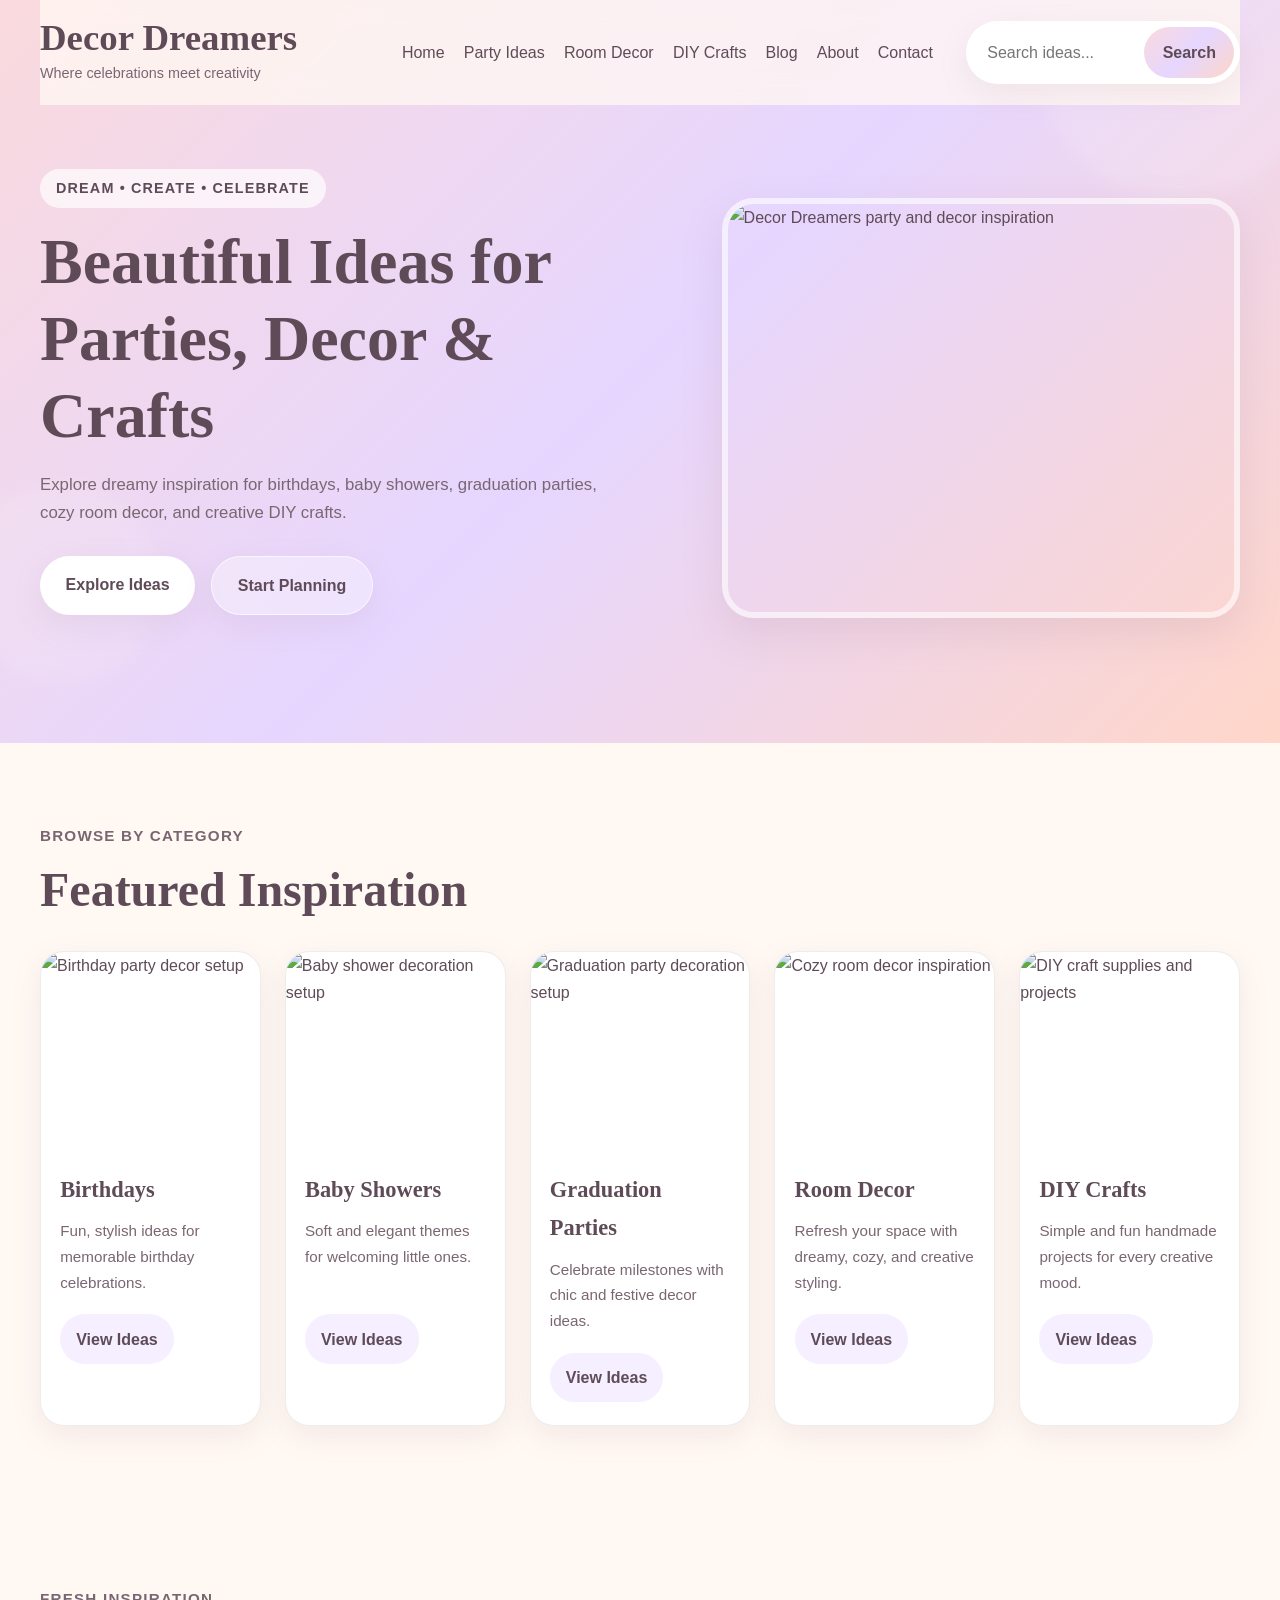
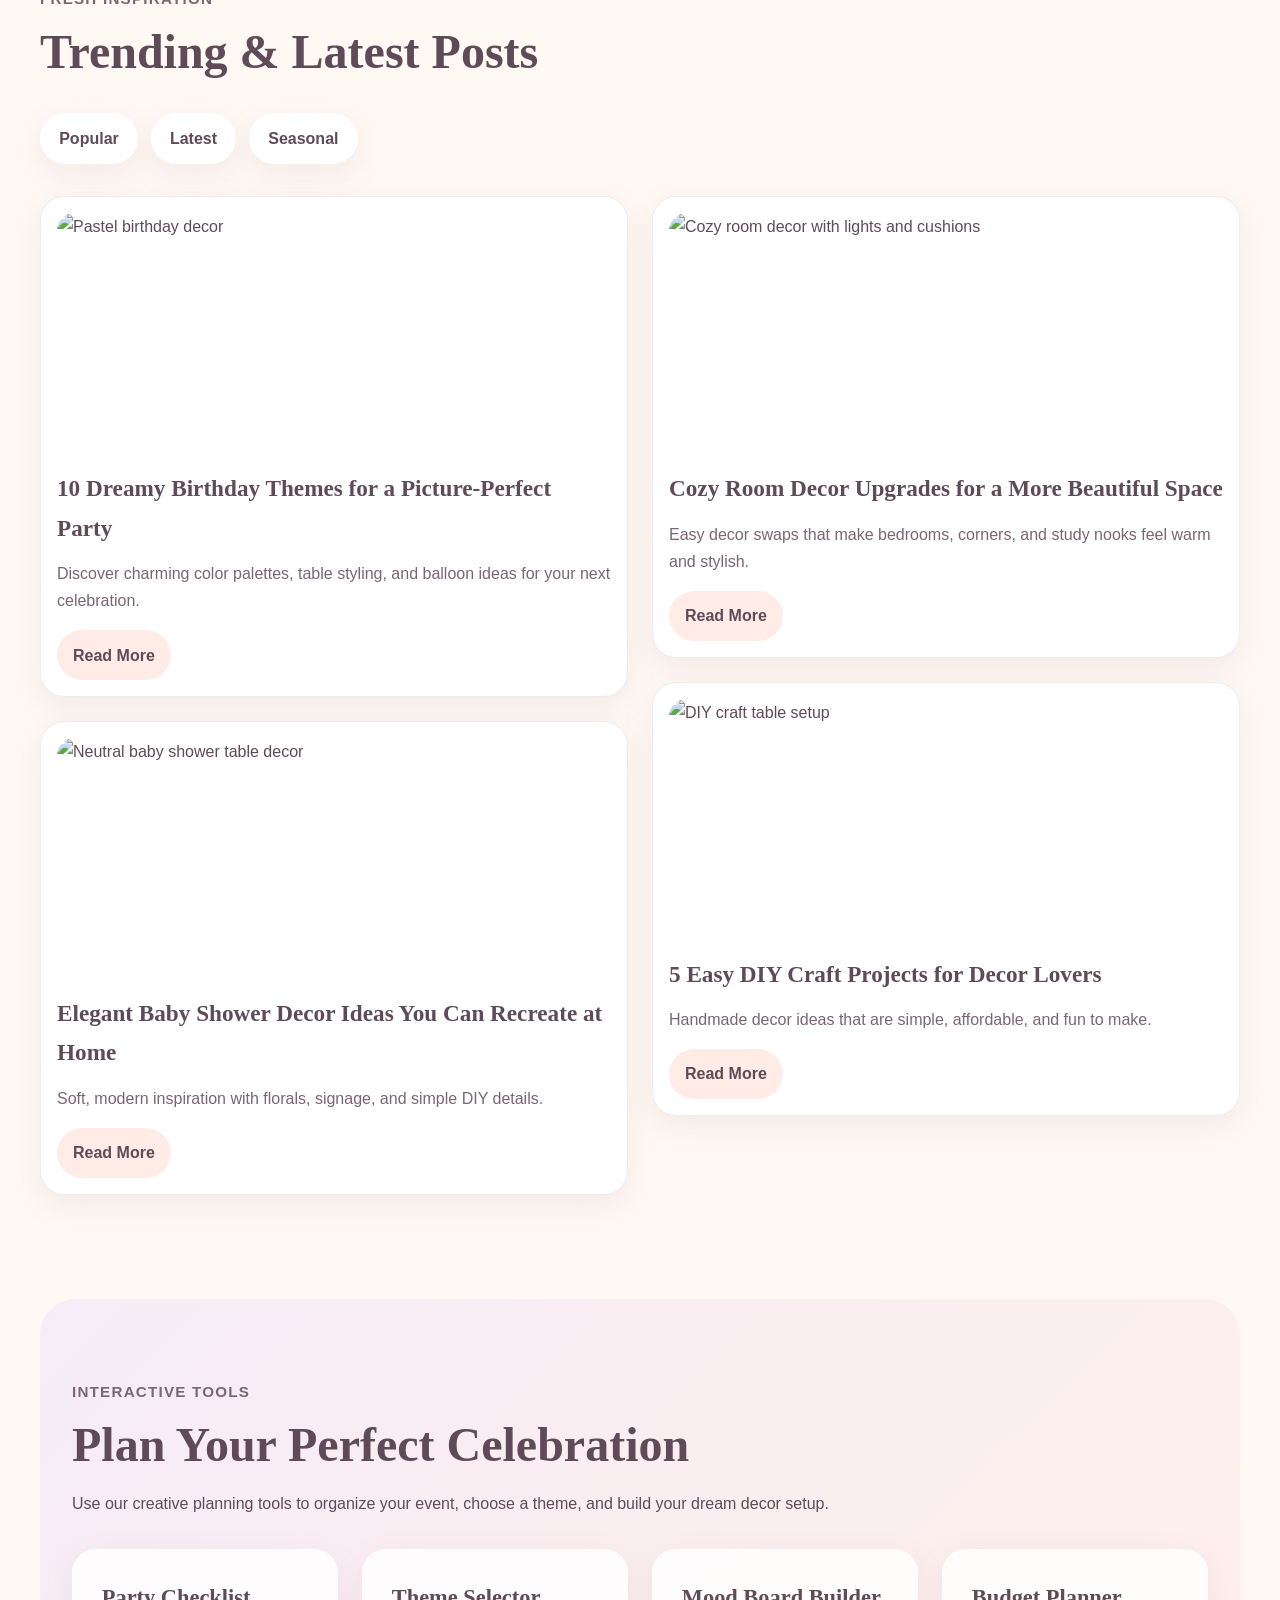
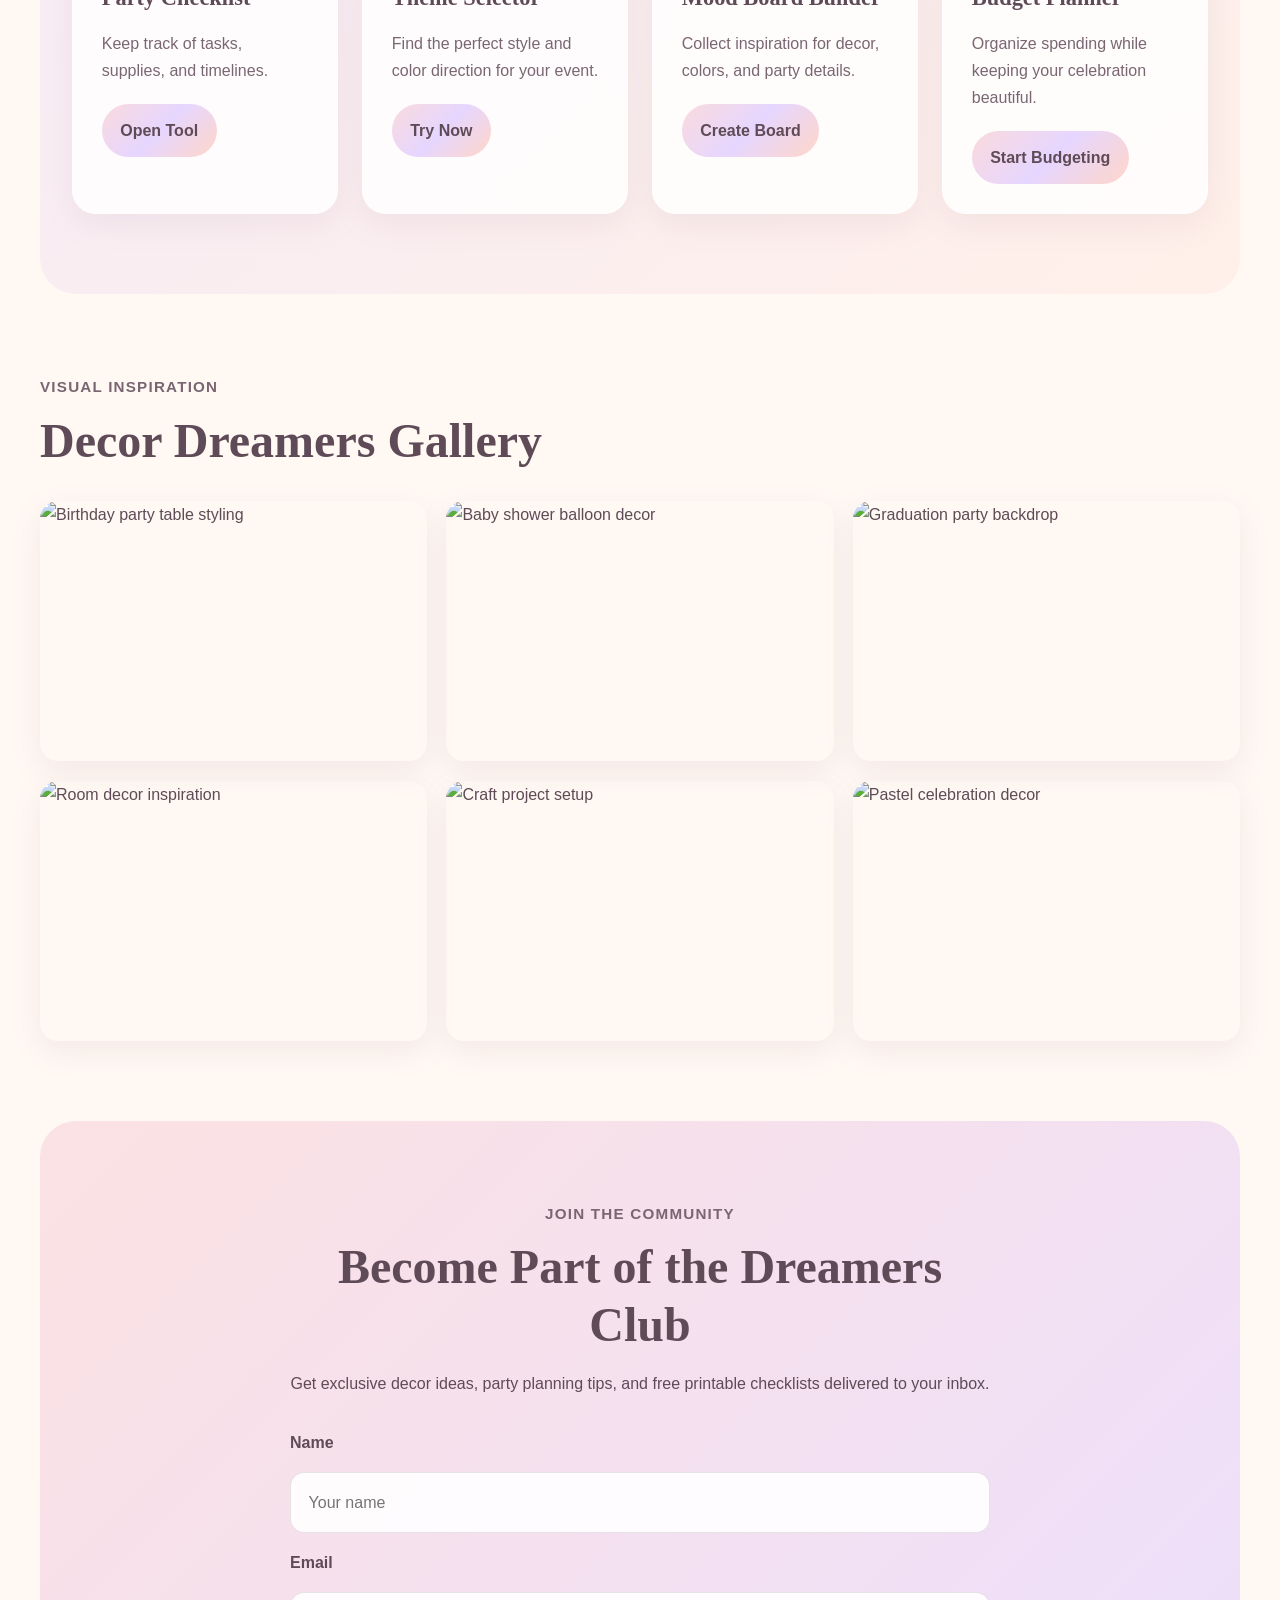
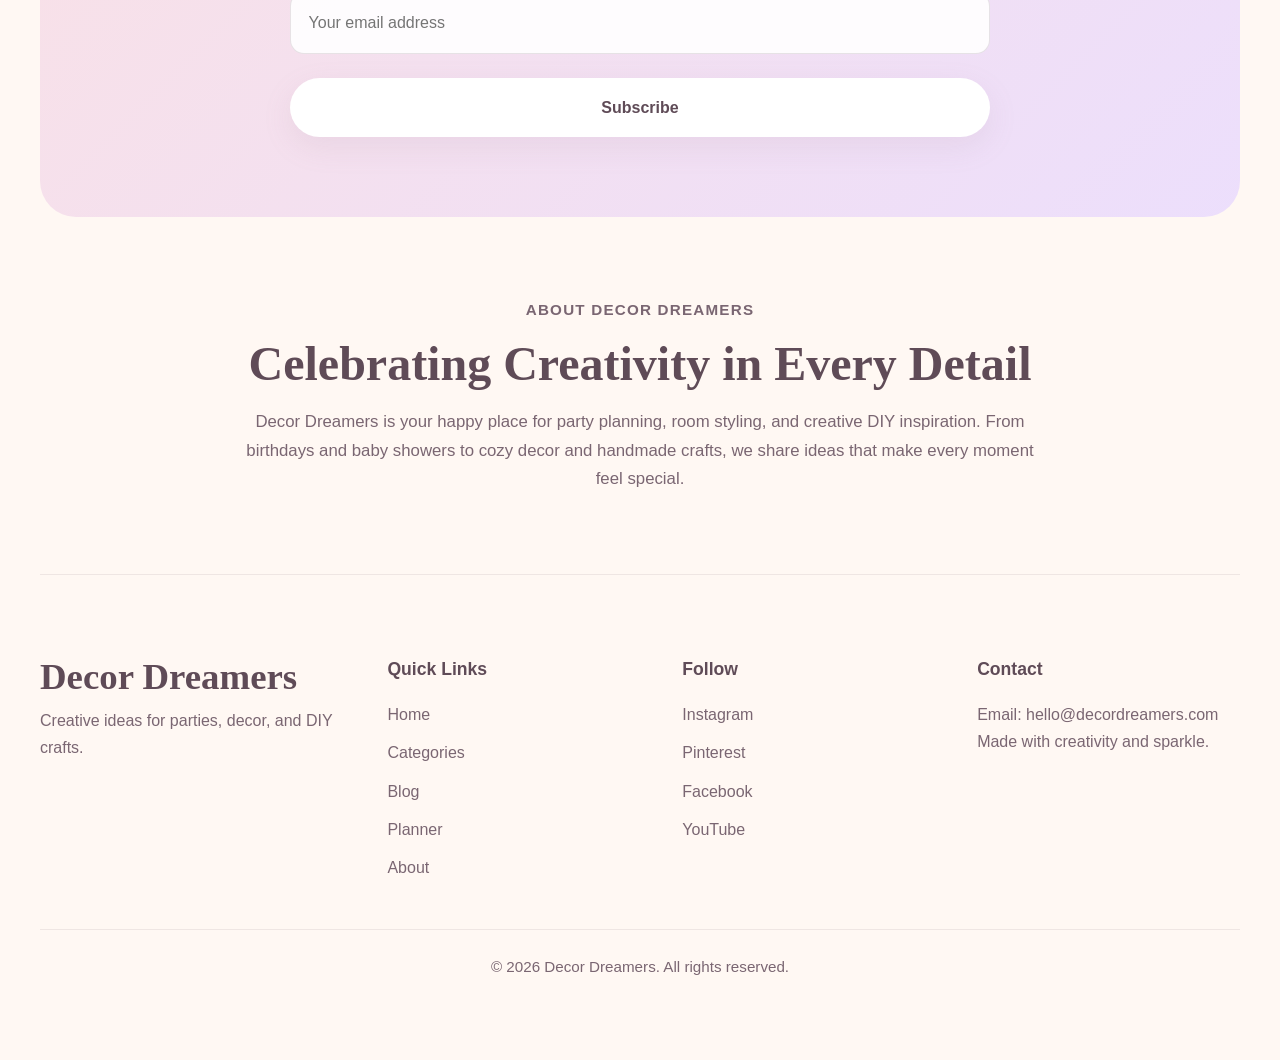
==== index.html @ 2fe0718a "Update index.html" ====
<!DOCTYPE html>
<html lang="en">
<head>
  <meta charset="UTF-8" />
  <meta name="viewport" content="width=device-width, initial-scale=1.0" />
  <title>Decor Dreamers</title>
  <link rel="stylesheet" href="main.css">
</head>
<body>
  <header>
    <nav>
      <div>
        <h1>Decor Dreamers</h1>
        <p>Where celebrations meet creativity</p>
      </div>

      <ul>
        <li><a href="#home">Home</a></li>
        <li><a href="#party-ideas">Party Ideas</a></li>
        <li><a href="#room-decor">Room Decor</a></li>
        <li><a href="#diy-crafts">DIY Crafts</a></li>
        <li><a href="#blog">Blog</a></li>
        <li><a href="#about">About</a></li>
        <li><a href="#contact">Contact</a></li>
      </ul>

      <form>
        <input type="search" placeholder="Search ideas..." aria-label="Search ideas" />
        <button type="submit">Search</button>
      </form>
    </nav>

    <section id="home">
      <div>
        <p>Dream • Create • Celebrate</p>
        <h2>Beautiful Ideas for Parties, Decor & Crafts</h2>
        <p>
          Explore dreamy inspiration for birthdays, baby showers, graduation
          parties, cozy room decor, and creative DIY crafts.
        </p>
        <div>
          <a href="#featured-categories">Explore Ideas</a>
          <a href="#planner">Start Planning</a>
        </div>
      </div>

      <div>
        <img src="images/hero-decor.jpg" alt="Decor Dreamers party and decor inspiration" />
      </div>
    </section>
  </header>

  <main>
    <section id="featured-categories">
      <div>
        <p>Browse by Category</p>
        <h2>Featured Inspiration</h2>
      </div>

      <div>
        <article>
          <img src="images/birthday-party.jpg" alt="Birthday party decor setup" />
          <h3>Birthdays</h3>
          <p>Fun, stylish ideas for memorable birthday celebrations.</p>
          <a href="#party-ideas">View Ideas</a>
        </article>

        <article>
          <img src="images/baby-shower.jpg" alt="Baby shower decoration setup" />
          <h3>Baby Showers</h3>
          <p>Soft and elegant themes for welcoming little ones.</p>
          <a href="#party-ideas">View Ideas</a>
        </article>

        <article>
          <img src="images/graduation-party.jpg" alt="Graduation party decoration setup" />
          <h3>Graduation Parties</h3>
          <p>Celebrate milestones with chic and festive decor ideas.</p>
          <a href="#party-ideas">View Ideas</a>
        </article>

        <article>
          <img src="images/room-decor.jpg" alt="Cozy room decor inspiration" />
          <h3>Room Decor</h3>
          <p>Refresh your space with dreamy, cozy, and creative styling.</p>
          <a href="#room-decor">View Ideas</a>
        </article>

        <article>
          <img src="images/diy-crafts.jpg" alt="DIY craft supplies and projects" />
          <h3>DIY Crafts</h3>
          <p>Simple and fun handmade projects for every creative mood.</p>
          <a href="#diy-crafts">View Ideas</a>
        </article>
      </div>
    </section>

    <section id="blog">
      <div>
        <p>Fresh Inspiration</p>
        <h2>Trending & Latest Posts</h2>
      </div>

      <div>
        <button type="button">Popular</button>
        <button type="button">Latest</button>
        <button type="button">Seasonal</button>
      </div>

      <div>
        <article>
          <img src="images/post-1.jpg" alt="Pastel birthday decor" />
          <h3>10 Dreamy Birthday Themes for a Picture-Perfect Party</h3>
          <p>
            Discover charming color palettes, table styling, and balloon ideas
            for your next celebration.
          </p>
          <a href="#">Read More</a>
        </article>

        <article>
          <img src="images/post-2.jpg" alt="Neutral baby shower table decor" />
          <h3>Elegant Baby Shower Decor Ideas You Can Recreate at Home</h3>
          <p>
            Soft, modern inspiration with florals, signage, and simple DIY
            details.
          </p>
          <a href="#">Read More</a>
        </article>

        <article>
          <img src="images/post-3.jpg" alt="Cozy room decor with lights and cushions" />
          <h3>Cozy Room Decor Upgrades for a More Beautiful Space</h3>
          <p>
            Easy decor swaps that make bedrooms, corners, and study nooks feel
            warm and stylish.
          </p>
          <a href="#">Read More</a>
        </article>

        <article>
          <img src="images/post-4.jpg" alt="DIY craft table setup" />
          <h3>5 Easy DIY Craft Projects for Decor Lovers</h3>
          <p>
            Handmade decor ideas that are simple, affordable, and fun to make.
          </p>
          <a href="#">Read More</a>
        </article>
      </div>
    </section>

    <section id="planner">
      <div>
        <p>Interactive Tools</p>
        <h2>Plan Your Perfect Celebration</h2>
        <p>
          Use our creative planning tools to organize your event, choose a
          theme, and build your dream decor setup.
        </p>
      </div>

      <div>
        <article>
          <h3>Party Checklist</h3>
          <p>Keep track of tasks, supplies, and timelines.</p>
          <a href="#">Open Tool</a>
        </article>

        <article>
          <h3>Theme Selector</h3>
          <p>Find the perfect style and color direction for your event.</p>
          <a href="#">Try Now</a>
        </article>

        <article>
          <h3>Mood Board Builder</h3>
          <p>Collect inspiration for decor, colors, and party details.</p>
          <a href="#">Create Board</a>
        </article>

        <article>
          <h3>Budget Planner</h3>
          <p>Organize spending while keeping your celebration beautiful.</p>
          <a href="#">Start Budgeting</a>
        </article>
      </div>
    </section>

    <section id="gallery">
      <div>
        <p>Visual Inspiration</p>
        <h2>Decor Dreamers Gallery</h2>
      </div>

      <div>
        <img src="images/gallery-1.jpg" alt="Birthday party table styling" />
        <img src="images/gallery-2.jpg" alt="Baby shower balloon decor" />
        <img src="images/gallery-3.jpg" alt="Graduation party backdrop" />
        <img src="images/gallery-4.jpg" alt="Room decor inspiration" />
        <img src="images/gallery-5.jpg" alt="Craft project setup" />
        <img src="images/gallery-6.jpg" alt="Pastel celebration decor" />
      </div>
    </section>

    <section id="newsletter">
      <div>
        <p>Join the Community</p>
        <h2>Become Part of the Dreamers Club</h2>
        <p>
          Get exclusive decor ideas, party planning tips, and free printable
          checklists delivered to your inbox.
        </p>

        <form>
          <label for="name">Name</label>
          <input type="text" id="name" name="name" placeholder="Your name" />

          <label for="email">Email</label>
          <input type="email" id="email" name="email" placeholder="Your email address" />

          <button type="submit">Subscribe</button>
        </form>
      </div>
    </section>

    <section id="about">
      <div>
        <p>About Decor Dreamers</p>
        <h2>Celebrating Creativity in Every Detail</h2>
        <p>
          Decor Dreamers is your happy place for party planning, room styling,
          and creative DIY inspiration. From birthdays and baby showers to cozy
          decor and handmade crafts, we share ideas that make every moment feel
          special.
        </p>
      </div>
    </section>
  </main>

  <footer id="contact">
    <div>
      <h2>Decor Dreamers</h2>
      <p>Creative ideas for parties, decor, and DIY crafts.</p>
    </div>

    <div>
      <h3>Quick Links</h3>
      <ul>
        <li><a href="#home">Home</a></li>
        <li><a href="#featured-categories">Categories</a></li>
        <li><a href="#blog">Blog</a></li>
        <li><a href="#planner">Planner</a></li>
        <li><a href="#about">About</a></li>
      </ul>
    </div>

    <div>
      <h3>Follow</h3>
      <ul>
        <li><a href="#">Instagram</a></li>
        <li><a href="#">Pinterest</a></li>
        <li><a href="#">Facebook</a></li>
        <li><a href="#">YouTube</a></li>
      </ul>
    </div>

    <div>
      <h3>Contact</h3>
      <p>Email: hello@decordreamers.com</p>
      <p>Made with creativity and sparkle.</p>
    </div>

    <p>&copy; 2026 Decor Dreamers. All rights reserved.</p>
  </footer>
</body>
</html>
---- main.css ----
/* =========================
   Decor Dreamers Theme CSS
   ========================= */

:root {
  --blush-pink: #fadadd;
  --lavender: #e6d6ff;
  --peach: #ffd6c9;
  --cream: #fff8f3;
  --sage: #cfe8d5;
  --gold: #e6c97a;

  --text-dark: #5f4b57;
  --text-soft: #7a6672;
  --white: #ffffff;
  --border-soft: rgba(95, 75, 87, 0.1);

  --gradient-main: linear-gradient(135deg, #fadadd 0%, #e6d6ff 50%, #ffd6c9 100%);
  --gradient-soft: linear-gradient(135deg, rgba(250, 218, 221, 0.75), rgba(230, 214, 255, 0.75));
  --shadow-soft: 0 10px 30px rgba(166, 130, 152, 0.12);
  --shadow-hover: 0 16px 40px rgba(166, 130, 152, 0.18);

  --radius-lg: 24px;
  --radius-md: 18px;
  --radius-sm: 12px;

  --transition: all 0.3s ease;
  --max-width: 1200px;
}

/* ==============
   Global Styles
   ============== */

* {
  margin: 0;
  padding: 0;
  box-sizing: border-box;
}

html {
  scroll-behavior: smooth;
}

body {
  font-family: "Poppins", "Montserrat", Arial, sans-serif;
  background: var(--cream);
  color: var(--text-dark);
  line-height: 1.7;
}

img {
  max-width: 100%;
  display: block;
  border-radius: var(--radius-md);
}

a {
  text-decoration: none;
  color: inherit;
  transition: var(--transition);
}

ul {
  list-style: none;
}

button,
input,
textarea {
  font: inherit;
}

/* Shared section spacing */
section,
footer,
nav {
  width: min(100% - 2rem, var(--max-width));
  margin: 0 auto;
}

main section,
footer {
  padding: 5rem 0;
}

section > div:first-child p:first-child,
#about p:first-child {
  font-size: 0.95rem;
  font-weight: 600;
  color: var(--text-soft);
  letter-spacing: 0.08em;
  text-transform: uppercase;
  margin-bottom: 0.75rem;
}

section h2,
footer h2 {
  font-family: "Playfair Display", Georgia, serif;
  font-size: clamp(2rem, 4vw, 3rem);
  line-height: 1.2;
  margin-bottom: 1rem;
  color: var(--text-dark);
}

section > div:first-child {
  margin-bottom: 2rem;
}

/* ==========
   Header/Nav
   ========== */

header {
  background: var(--gradient-main);
  position: relative;
  overflow: hidden;
  padding-bottom: 4rem;
}

header::before,
header::after {
  content: "";
  position: absolute;
  border-radius: 50%;
  filter: blur(10px);
  opacity: 0.45;
  z-index: 0;
}

header::before {
  width: 280px;
  height: 280px;
  background: rgba(255, 255, 255, 0.35);
  top: -80px;
  right: -40px;
}

header::after {
  width: 200px;
  height: 200px;
  background: rgba(255, 255, 255, 0.28);
  bottom: 60px;
  left: -40px;
}

nav {
  position: sticky;
  top: 0;
  z-index: 20;
  display: grid;
  grid-template-columns: 1.2fr 2fr 1fr;
  align-items: center;
  gap: 1.5rem;
  padding: 1.25rem 0;
  background: rgba(255, 248, 243, 0.78);
  backdrop-filter: blur(14px);
}

nav > div h1 {
  font-family: "Great Vibes", cursive;
  font-size: 2.3rem;
  color: var(--text-dark);
  line-height: 1;
}

nav > div p {
  font-size: 0.9rem;
  color: var(--text-soft);
  margin-top: 0.25rem;
}

nav ul {
  display: flex;
  justify-content: center;
  flex-wrap: wrap;
  gap: 1.2rem;
}

nav ul a {
  font-weight: 500;
  color: var(--text-dark);
  position: relative;
}

nav ul a::after {
  content: "";
  position: absolute;
  left: 0;
  bottom: -0.3rem;
  width: 0;
  height: 2px;
  background: var(--gold);
  transition: var(--transition);
}

nav ul a:hover::after {
  width: 100%;
}

nav form {
  display: flex;
  align-items: center;
  background: var(--white);
  border-radius: 999px;
  padding: 0.35rem;
  box-shadow: var(--shadow-soft);
}

nav input[type="search"] {
  border: none;
  outline: none;
  background: transparent;
  width: 100%;
  padding: 0.75rem 1rem;
  color: var(--text-dark);
}

nav button {
  border: none;
  background: var(--gradient-main);
  color: var(--text-dark);
  padding: 0.75rem 1.15rem;
  border-radius: 999px;
  cursor: pointer;
  font-weight: 600;
}

/* ===========
   Hero Section
   =========== */

#home {
  position: relative;
  z-index: 1;
  width: min(100% - 2rem, var(--max-width));
  margin: 0 auto;
  display: grid;
  grid-template-columns: 1.1fr 0.9fr;
  align-items: center;
  gap: 3rem;
  padding: 4rem 0 2rem;
}

#home > div:first-child p:first-child {
  display: inline-block;
  background: rgba(255, 255, 255, 0.7);
  color: var(--text-dark);
  padding: 0.45rem 1rem;
  border-radius: 999px;
  font-size: 0.9rem;
  margin-bottom: 1rem;
  text-transform: uppercase;
  letter-spacing: 0.08em;
}

#home h2 {
  font-size: clamp(2.5rem, 5vw, 4.5rem);
  margin-bottom: 1rem;
}

#home > div:first-child > p:nth-of-type(2) {
  max-width: 580px;
  font-size: 1.05rem;
  color: var(--text-soft);
  margin-bottom: 1.75rem;
}

#home > div:first-child > div {
  display: flex;
  flex-wrap: wrap;
  gap: 1rem;
}

#home > div:first-child a {
  display: inline-block;
  padding: 0.95rem 1.6rem;
  border-radius: 999px;
  font-weight: 600;
  box-shadow: var(--shadow-soft);
}

#home > div:first-child a:first-child {
  background: var(--white);
  color: var(--text-dark);
}

#home > div:first-child a:last-child {
  background: rgba(255, 255, 255, 0.35);
  border: 1px solid rgba(255, 255, 255, 0.65);
}

#home > div:first-child a:hover {
  transform: translateY(-3px);
  box-shadow: var(--shadow-hover);
}

#home > div:last-child img {
  width: 100%;
  min-height: 420px;
  object-fit: cover;
  border-radius: 32px;
  box-shadow: var(--shadow-hover);
  border: 6px solid rgba(255, 255, 255, 0.6);
}

/* =====================
   Featured Categories
   ===================== */

#featured-categories > div:last-child {
  display: grid;
  grid-template-columns: repeat(5, 1fr);
  gap: 1.5rem;
}

#featured-categories article {
  background: var(--white);
  border-radius: var(--radius-lg);
  overflow: hidden;
  box-shadow: var(--shadow-soft);
  transition: var(--transition);
  border: 1px solid var(--border-soft);
}

#featured-categories article:hover {
  transform: translateY(-8px);
  box-shadow: var(--shadow-hover);
}

#featured-categories article img {
  height: 200px;
  width: 100%;
  object-fit: cover;
  border-radius: 0;
}

#featured-categories article h3,
#blog article h3,
#planner article h3 {
  font-family: "Playfair Display", Georgia, serif;
}

#featured-categories article h3 {
  font-size: 1.4rem;
  margin: 1.2rem 1.2rem 0.6rem;
}

#featured-categories article p {
  color: var(--text-soft);
  padding: 0 1.2rem;
  font-size: 0.95rem;
  min-height: 80px;
}

#featured-categories article a {
  display: inline-block;
  margin: 1rem 1.2rem 1.4rem;
  color: var(--text-dark);
  font-weight: 600;
  background: rgba(230, 214, 255, 0.4);
  padding: 0.7rem 1rem;
  border-radius: 999px;
}

#featured-categories article a:hover {
  background: var(--lavender);
}

/* ============
   Blog Section
   ============ */

#blog > div:nth-child(2) {
  display: flex;
  gap: 0.8rem;
  flex-wrap: wrap;
  margin-bottom: 2rem;
}

#blog > div:nth-child(2) button {
  border: none;
  background: var(--white);
  color: var(--text-dark);
  padding: 0.75rem 1.2rem;
  border-radius: 999px;
  cursor: pointer;
  font-weight: 600;
  box-shadow: var(--shadow-soft);
}

#blog > div:nth-child(2) button:hover {
  background: var(--blush-pink);
}

#blog > div:last-child {
  columns: 2 320px;
  column-gap: 1.5rem;
}

#blog article {
  display: inline-block;
  width: 100%;
  margin: 0 0 1.5rem;
  background: var(--white);
  border-radius: var(--radius-lg);
  padding: 1rem;
  box-shadow: var(--shadow-soft);
  border: 1px solid var(--border-soft);
  transition: var(--transition);
}

#blog article:hover {
  transform: translateY(-6px);
  box-shadow: var(--shadow-hover);
}

#blog article img {
  width: 100%;
  height: 240px;
  object-fit: cover;
  margin-bottom: 1rem;
}

#blog article h3 {
  font-size: 1.45rem;
  margin-bottom: 0.75rem;
}

#blog article p {
  color: var(--text-soft);
  margin-bottom: 1rem;
}

#blog article a {
  display: inline-block;
  font-weight: 600;
  color: var(--text-dark);
  background: rgba(255, 214, 201, 0.45);
  padding: 0.7rem 1rem;
  border-radius: 999px;
}

#blog article a:hover {
  background: var(--peach);
}

/* ====================
   Planner / Tools Area
   ==================== */

#planner {
  background: linear-gradient(135deg, rgba(230, 214, 255, 0.35), rgba(255, 214, 201, 0.25));
  border-radius: 36px;
  padding-left: 2rem;
  padding-right: 2rem;
}

#planner > div:last-child {
  display: grid;
  grid-template-columns: repeat(4, 1fr);
  gap: 1.5rem;
}

#planner article {
  background: rgba(255, 255, 255, 0.82);
  backdrop-filter: blur(8px);
  border-radius: var(--radius-lg);
  padding: 1.8rem;
  box-shadow: var(--shadow-soft);
  border: 1px solid rgba(255, 255, 255, 0.7);
  transition: var(--transition);
}

#planner article:hover {
  transform: translateY(-6px);
  box-shadow: var(--shadow-hover);
}

#planner article h3 {
  font-size: 1.4rem;
  margin-bottom: 0.8rem;
}

#planner article p {
  color: var(--text-soft);
  margin-bottom: 1.25rem;
}

#planner article a {
  display: inline-block;
  background: var(--gradient-main);
  padding: 0.8rem 1.15rem;
  border-radius: 999px;
  font-weight: 600;
}

/* =========
   Gallery
   ========= */

#gallery > div:last-child {
  display: grid;
  grid-template-columns: repeat(3, 1fr);
  gap: 1.2rem;
}

#gallery img {
  width: 100%;
  height: 260px;
  object-fit: cover;
  box-shadow: var(--shadow-soft);
  transition: var(--transition);
}

#gallery img:hover {
  transform: scale(1.02);
  box-shadow: var(--shadow-hover);
}

/* =============
   Newsletter
   ============= */

#newsletter {
  background: var(--gradient-soft);
  border-radius: 36px;
  text-align: center;
  padding-left: 2rem;
  padding-right: 2rem;
}

#newsletter > div {
  max-width: 700px;
  margin: 0 auto;
}

#newsletter form {
  margin-top: 2rem;
  display: grid;
  gap: 1rem;
  text-align: left;
}

#newsletter label {
  font-weight: 600;
  color: var(--text-dark);
}

#newsletter input {
  width: 100%;
  padding: 1rem 1.1rem;
  border-radius: 14px;
  border: 1px solid rgba(95, 75, 87, 0.15);
  background: rgba(255, 255, 255, 0.9);
  outline: none;
}

#newsletter input:focus {
  border-color: var(--gold);
  box-shadow: 0 0 0 4px rgba(230, 201, 122, 0.18);
}

#newsletter button {
  margin-top: 0.5rem;
  border: none;
  padding: 1rem 1.4rem;
  border-radius: 999px;
  background: var(--white);
  font-weight: 700;
  color: var(--text-dark);
  cursor: pointer;
  box-shadow: var(--shadow-soft);
}

#newsletter button:hover {
  transform: translateY(-3px);
  box-shadow: var(--shadow-hover);
}

/* =======
   About
   ======= */

#about {
  text-align: center;
}

#about > div {
  max-width: 800px;
  margin: 0 auto;
}

#about p:last-child {
  color: var(--text-soft);
  font-size: 1.05rem;
}

/* ======
   Footer
   ====== */

footer {
  border-top: 1px solid var(--border-soft);
  display: grid;
  grid-template-columns: 1.2fr 1fr 1fr 1fr;
  gap: 2rem;
  color: var(--text-soft);
}

footer h2 {
  font-family: "Great Vibes", cursive;
  font-size: 2.3rem;
  margin-bottom: 0.5rem;
}

footer h3 {
  color: var(--text-dark);
  margin-bottom: 1rem;
  font-size: 1.1rem;
}

footer ul {
  display: grid;
  gap: 0.7rem;
}

footer a:hover {
  color: var(--text-dark);
}

footer > p {
  grid-column: 1 / -1;
  text-align: center;
  margin-top: 1rem;
  padding-top: 1.5rem;
  border-top: 1px solid var(--border-soft);
  font-size: 0.95rem;
}

/* =================
   Hover / Focus UX
   ================= */

button:hover,
a:hover {
  cursor: pointer;
}

button:focus-visible,
a:focus-visible,
input:focus-visible {
  outline: 3px solid rgba(230, 201, 122, 0.5);
  outline-offset: 3px;
}

/* ============
   Responsive
   ============ */

@media (max-width: 1100px) {
  nav {
    grid-template-columns: 1fr;
    text-align: center;
  }

  nav ul {
    justify-content: center;
  }

  nav form {
    max-width: 420px;
    margin: 0 auto;
  }

  #home {
    grid-template-columns: 1fr;
    text-align: center;
  }

  #home > div:first-child > p:nth-of-type(2) {
    margin-left: auto;
    margin-right: auto;
  }

  #home > div:first-child > div {
    justify-content: center;
  }

  #featured-categories > div:last-child {
    grid-template-columns: repeat(2, 1fr);
  }

  #planner > div:last-child {
    grid-template-columns: repeat(2, 1fr);
  }

  footer {
    grid-template-columns: repeat(2, 1fr);
  }
}

@media (max-width: 768px) {
  main section,
  footer {
    padding: 4rem 0;
  }

  #featured-categories > div:last-child,
  #planner > div:last-child,
  #gallery > div:last-child,
  footer {
    grid-template-columns: 1fr;
  }

  #blog > div:last-child {
    columns: 1;
  }

  #planner,
  #newsletter {
    padding-left: 1.2rem;
    padding-right: 1.2rem;
  }

  #home > div:last-child img {
    min-height: 300px;
  }

  nav > div h1 {
    font-size: 2rem;
  }

  #home h2 {
    font-size: 2.4rem;
  }
}

@media (max-width: 480px) {
  nav ul {
    gap: 0.8rem;
  }

  nav ul a {
    font-size: 0.95rem;
  }

  #home > div:first-child a {
    width: 100%;
    text-align: center;
  }

  #featured-categories article p {
    min-height: auto;
  }

  section,
  footer,
  nav,
  #home {
    width: min(100% - 1.2rem, var(--max-width));
  }
}
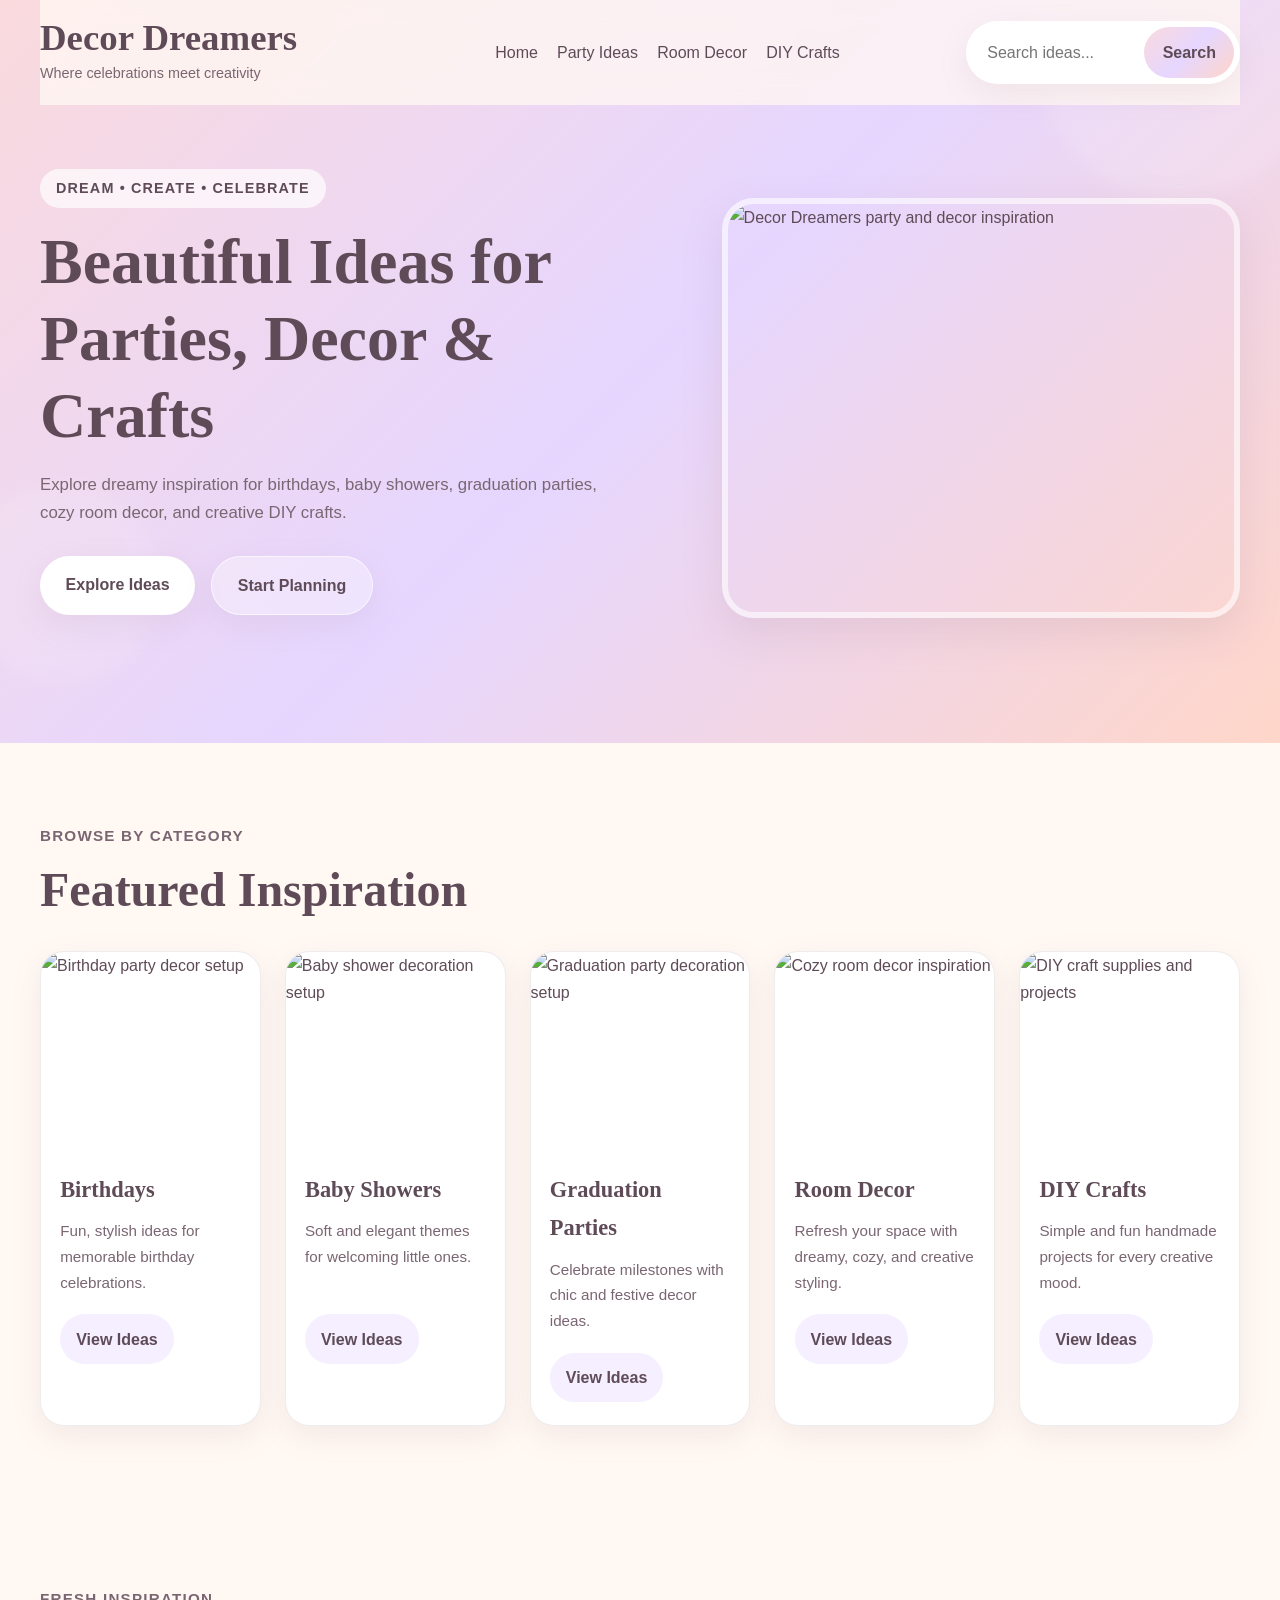
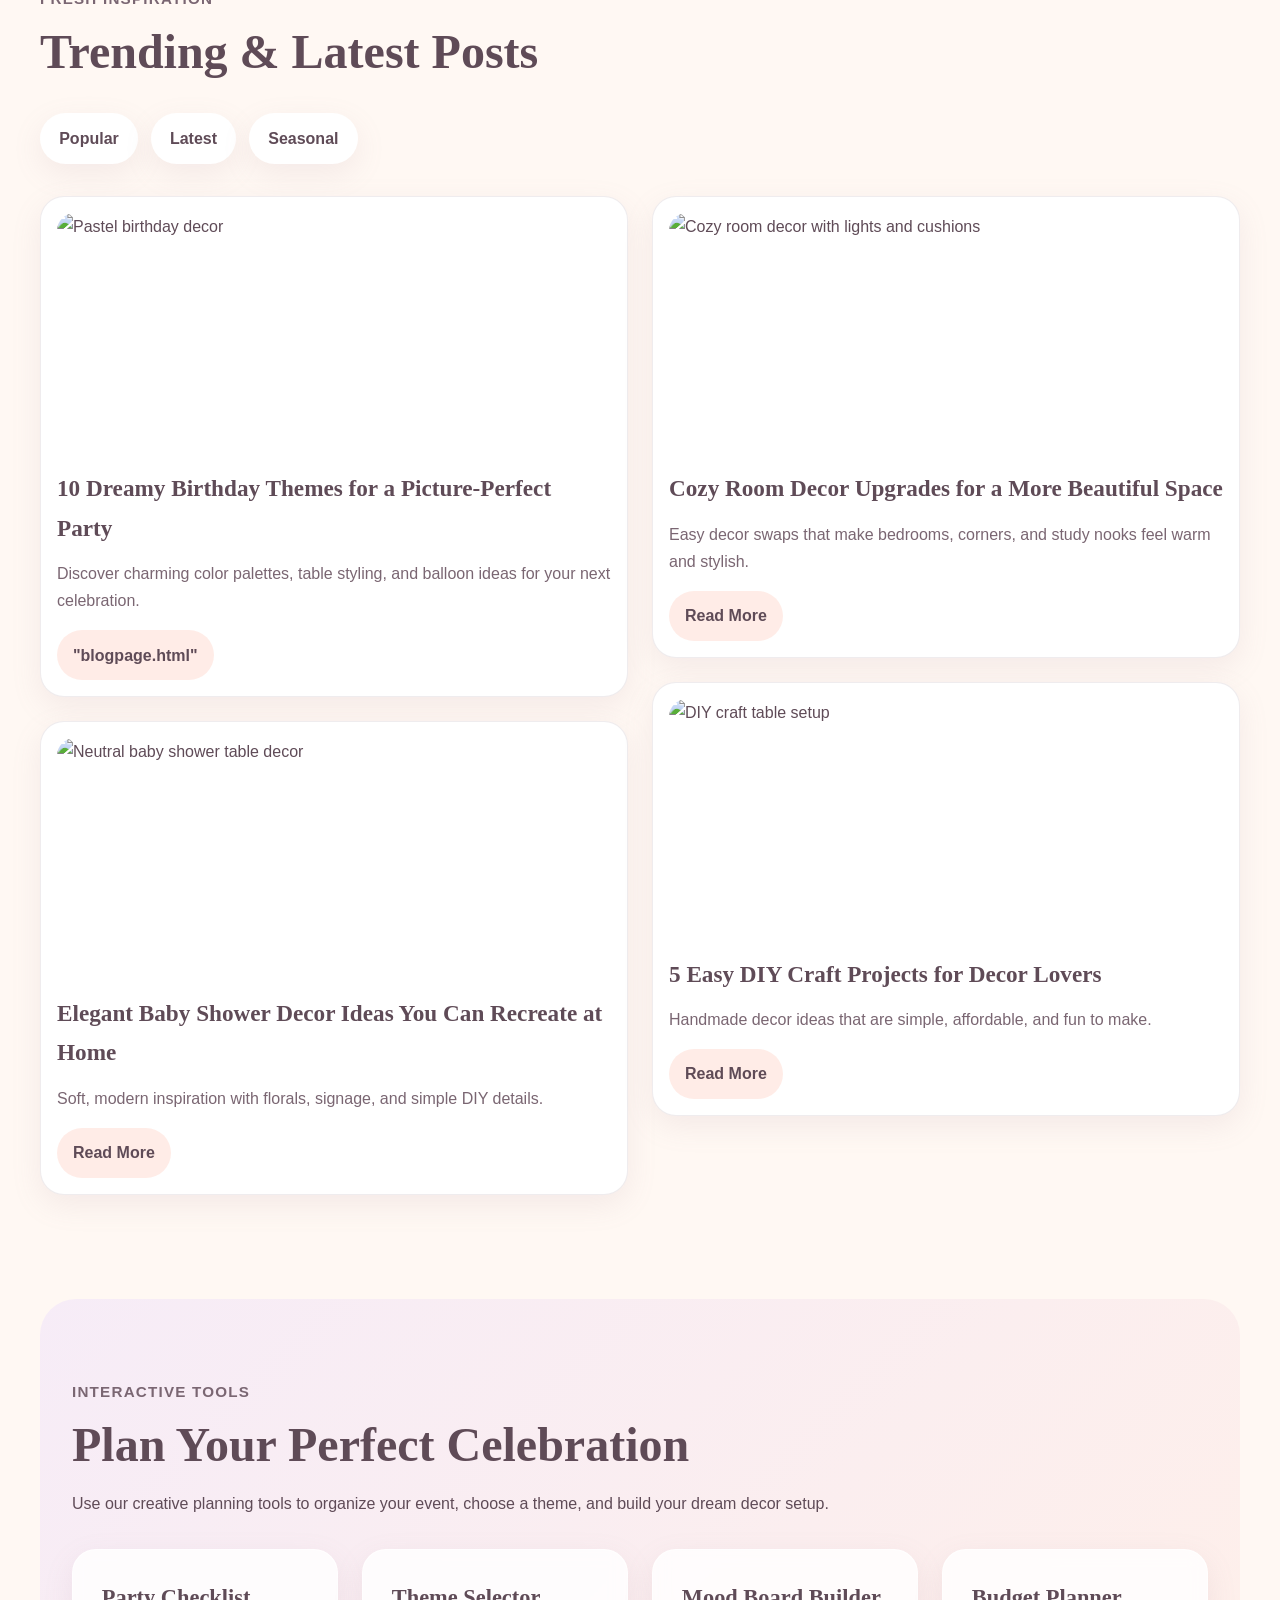
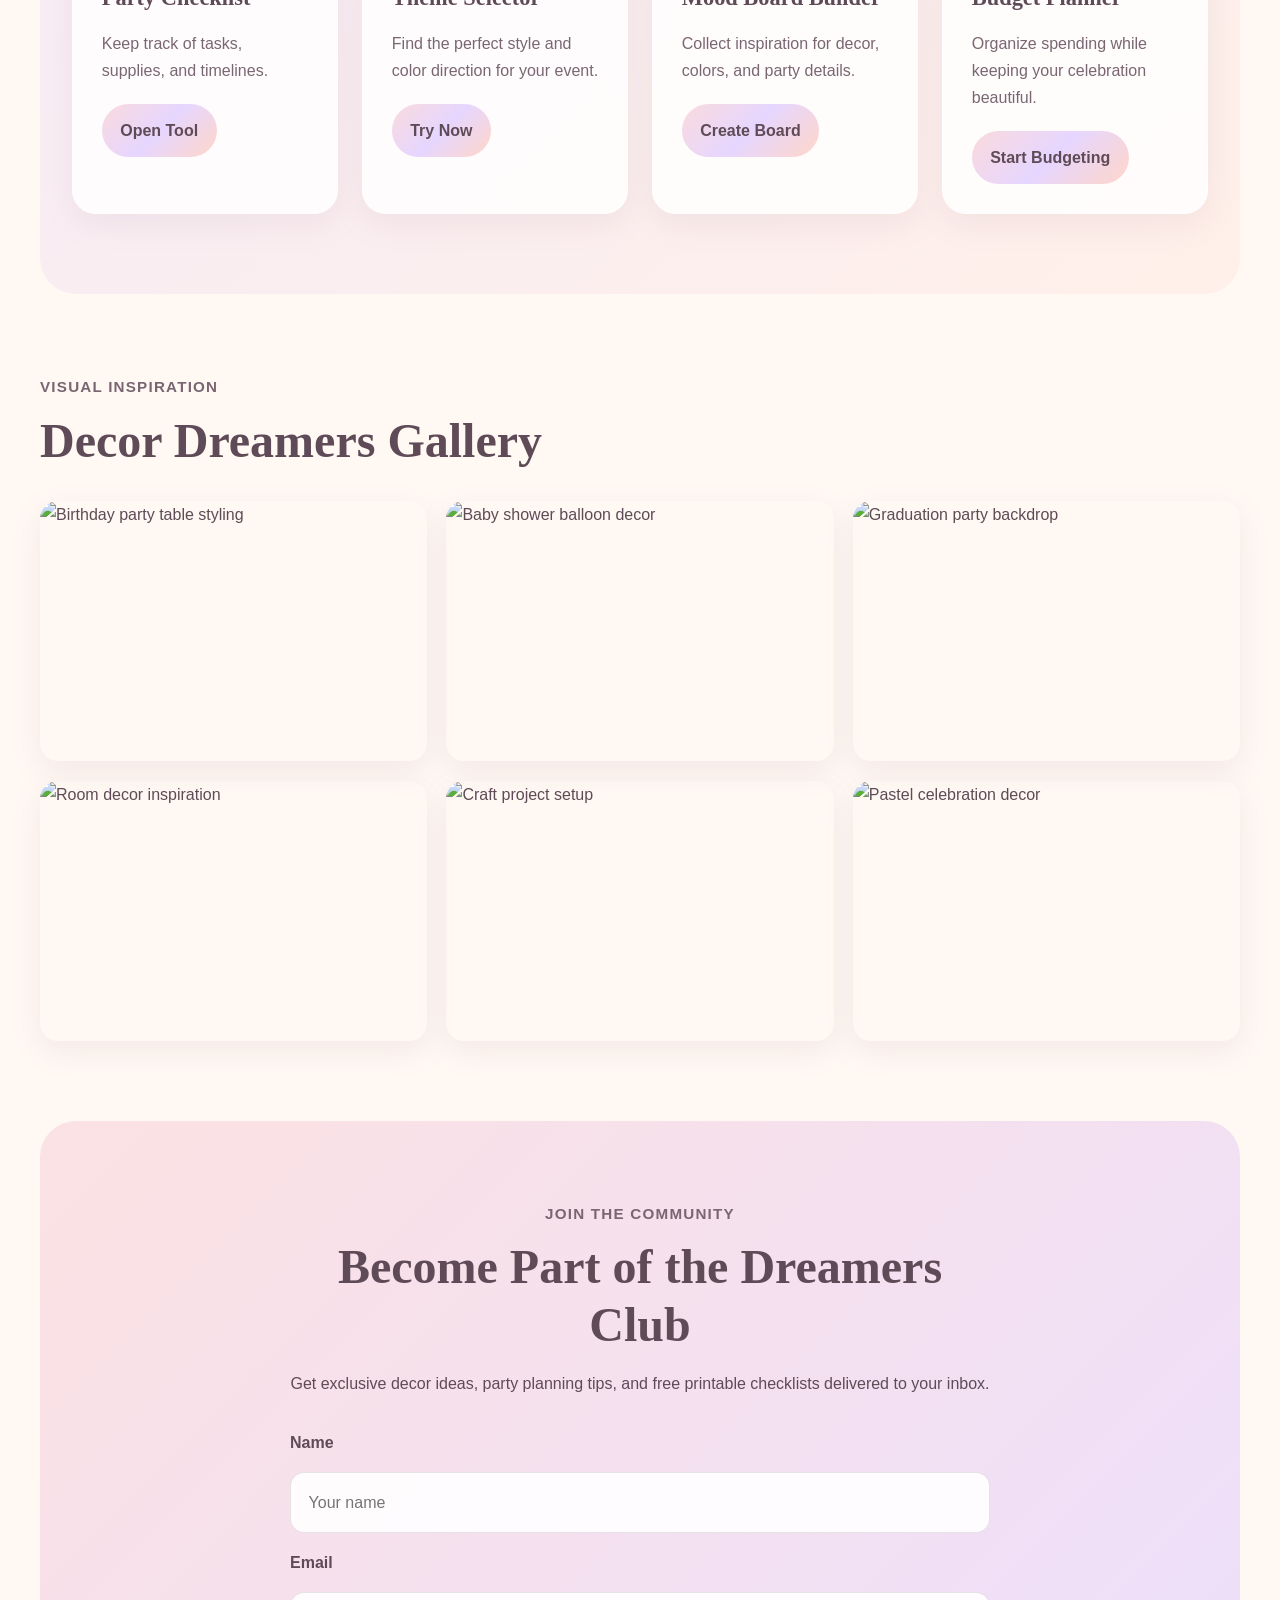
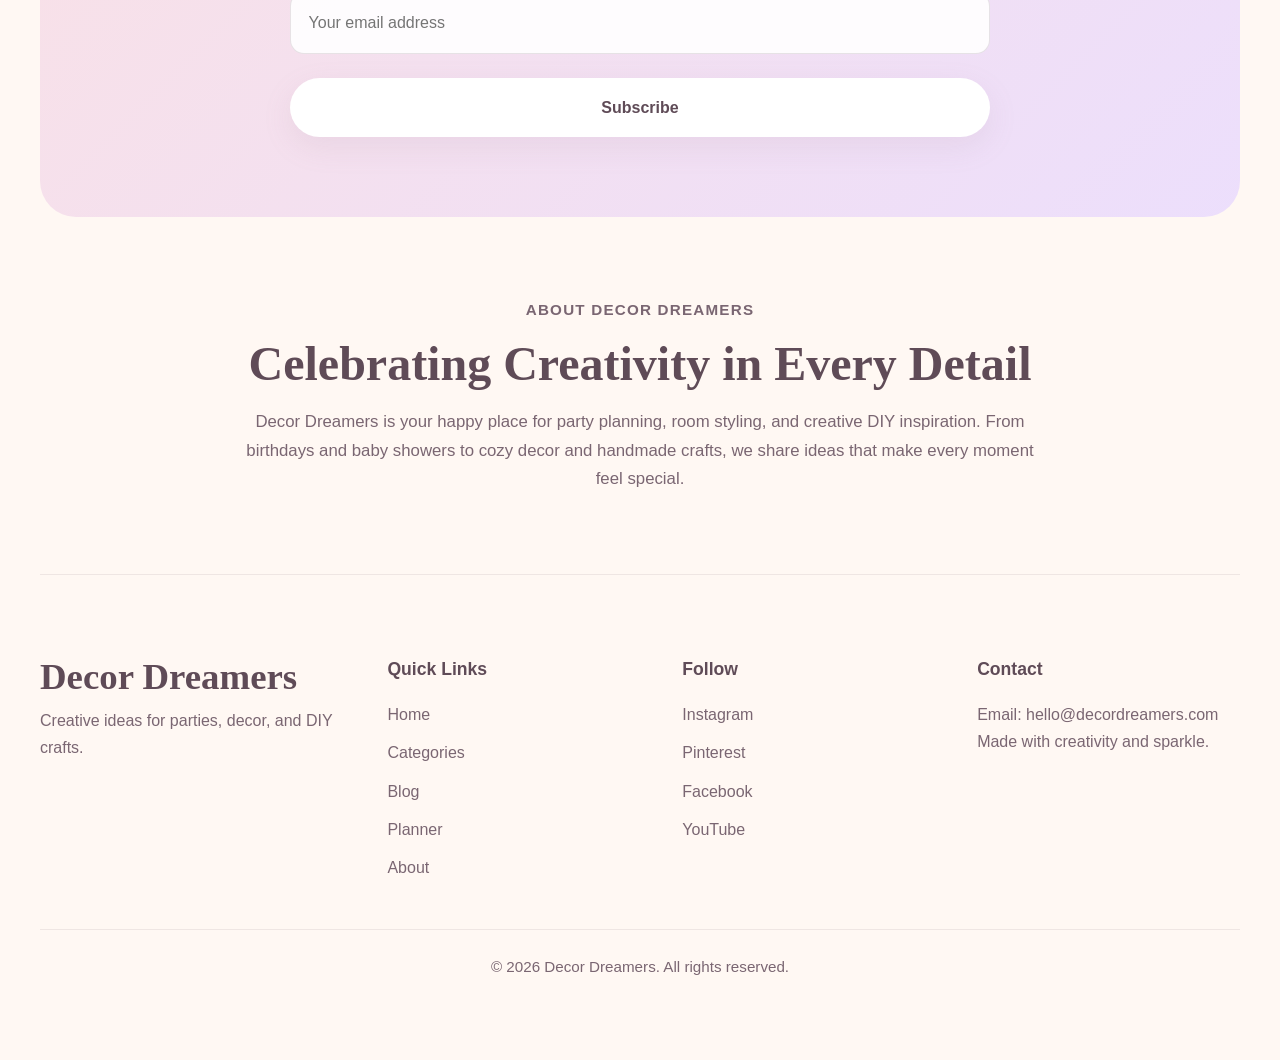
==== commit f140044d: "Update index.html" ====
--- a/index.html
+++ b/index.html
@@ -19,9 +19,6 @@
         <li><a href="#party-ideas">Party Ideas</a></li>
         <li><a href="#room-decor">Room Decor</a></li>
         <li><a href="#diy-crafts">DIY Crafts</a></li>
-        <li><a href="#blog">Blog</a></li>
-        <li><a href="#about">About</a></li>
-        <li><a href="#contact">Contact</a></li>
       </ul>
 
       <form>
@@ -62,7 +59,7 @@
           <img src="images/birthday-party.jpg" alt="Birthday party decor setup" />
           <h3>Birthdays</h3>
           <p>Fun, stylish ideas for memorable birthday celebrations.</p>
-          <a href="#party-ideas">View Ideas</a>
+          <a href="blogpage.html">View Ideas</a>
         </article>
 
         <article>
@@ -115,7 +112,7 @@
             Discover charming color palettes, table styling, and balloon ideas
             for your next celebration.
           </p>
-          <a href="#">Read More</a>
+          <a href=>"blogpage.html"</a>
         </article>
 
         <article>
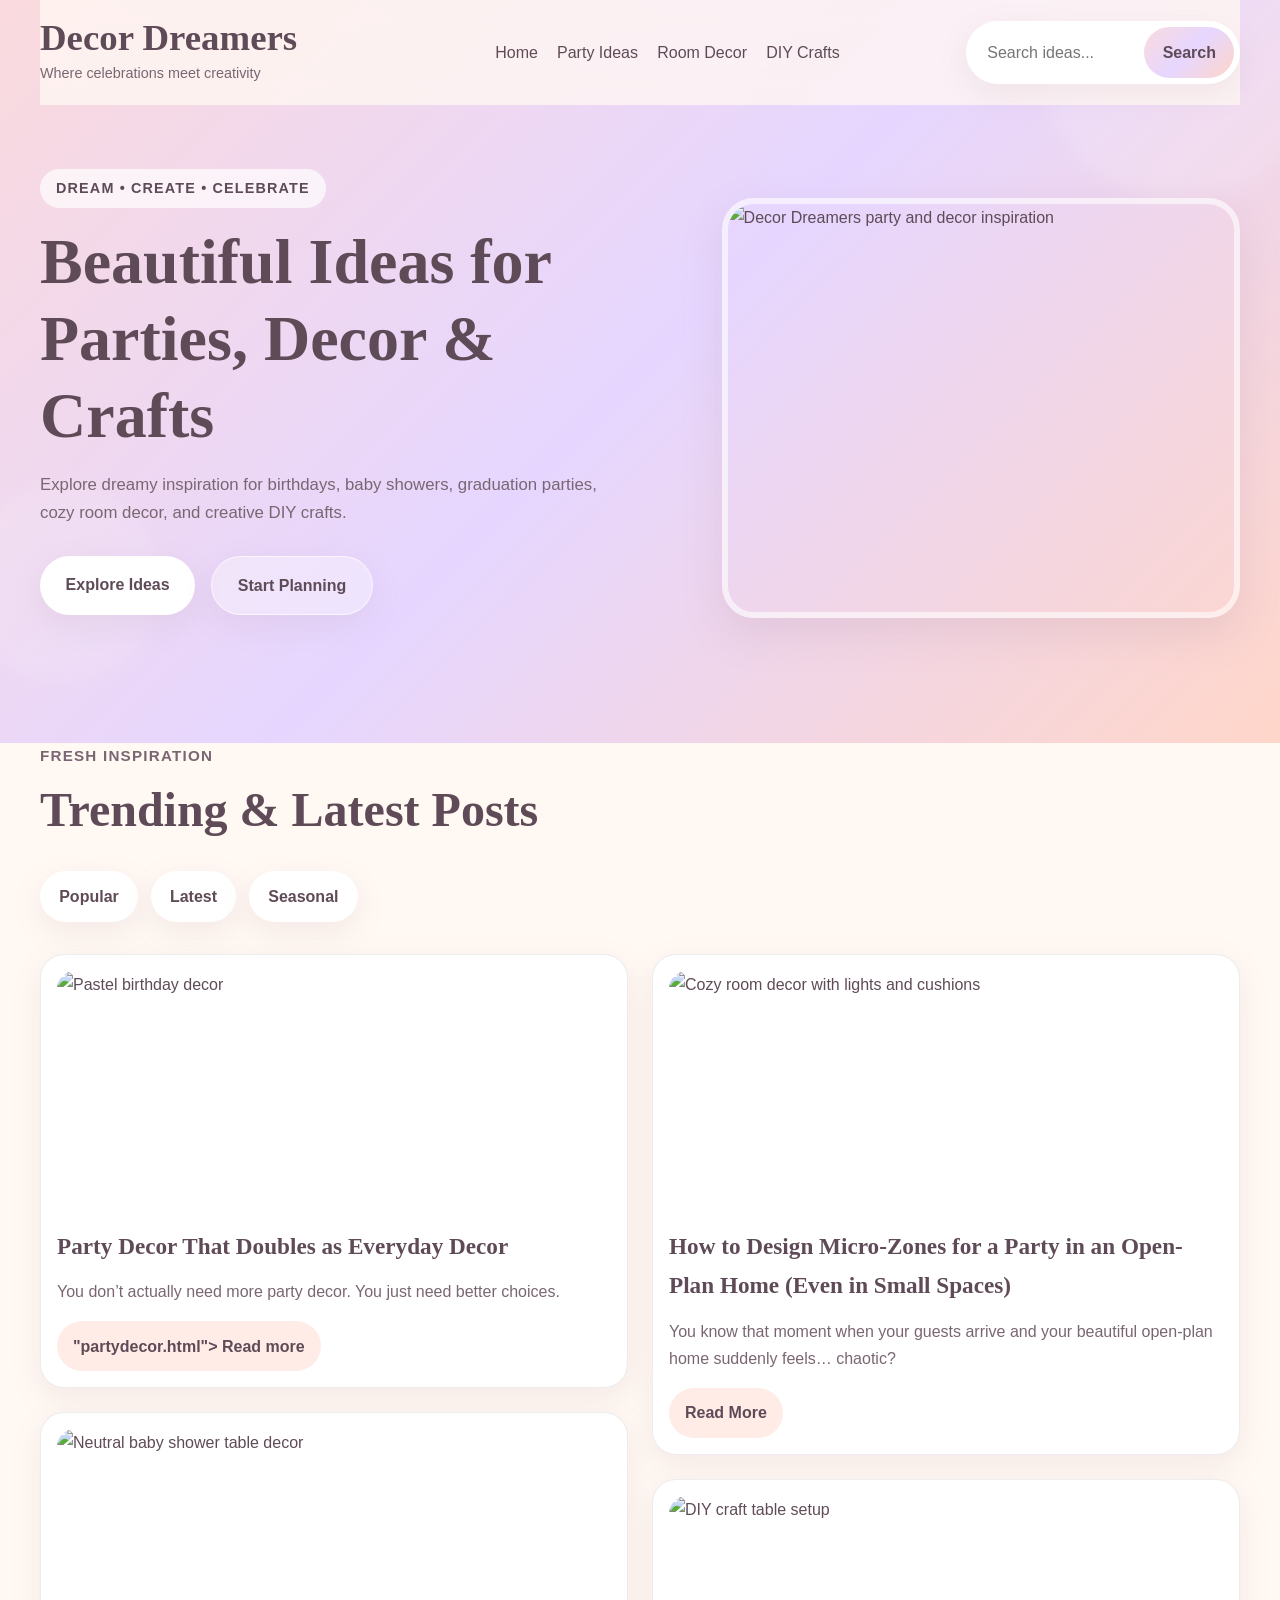
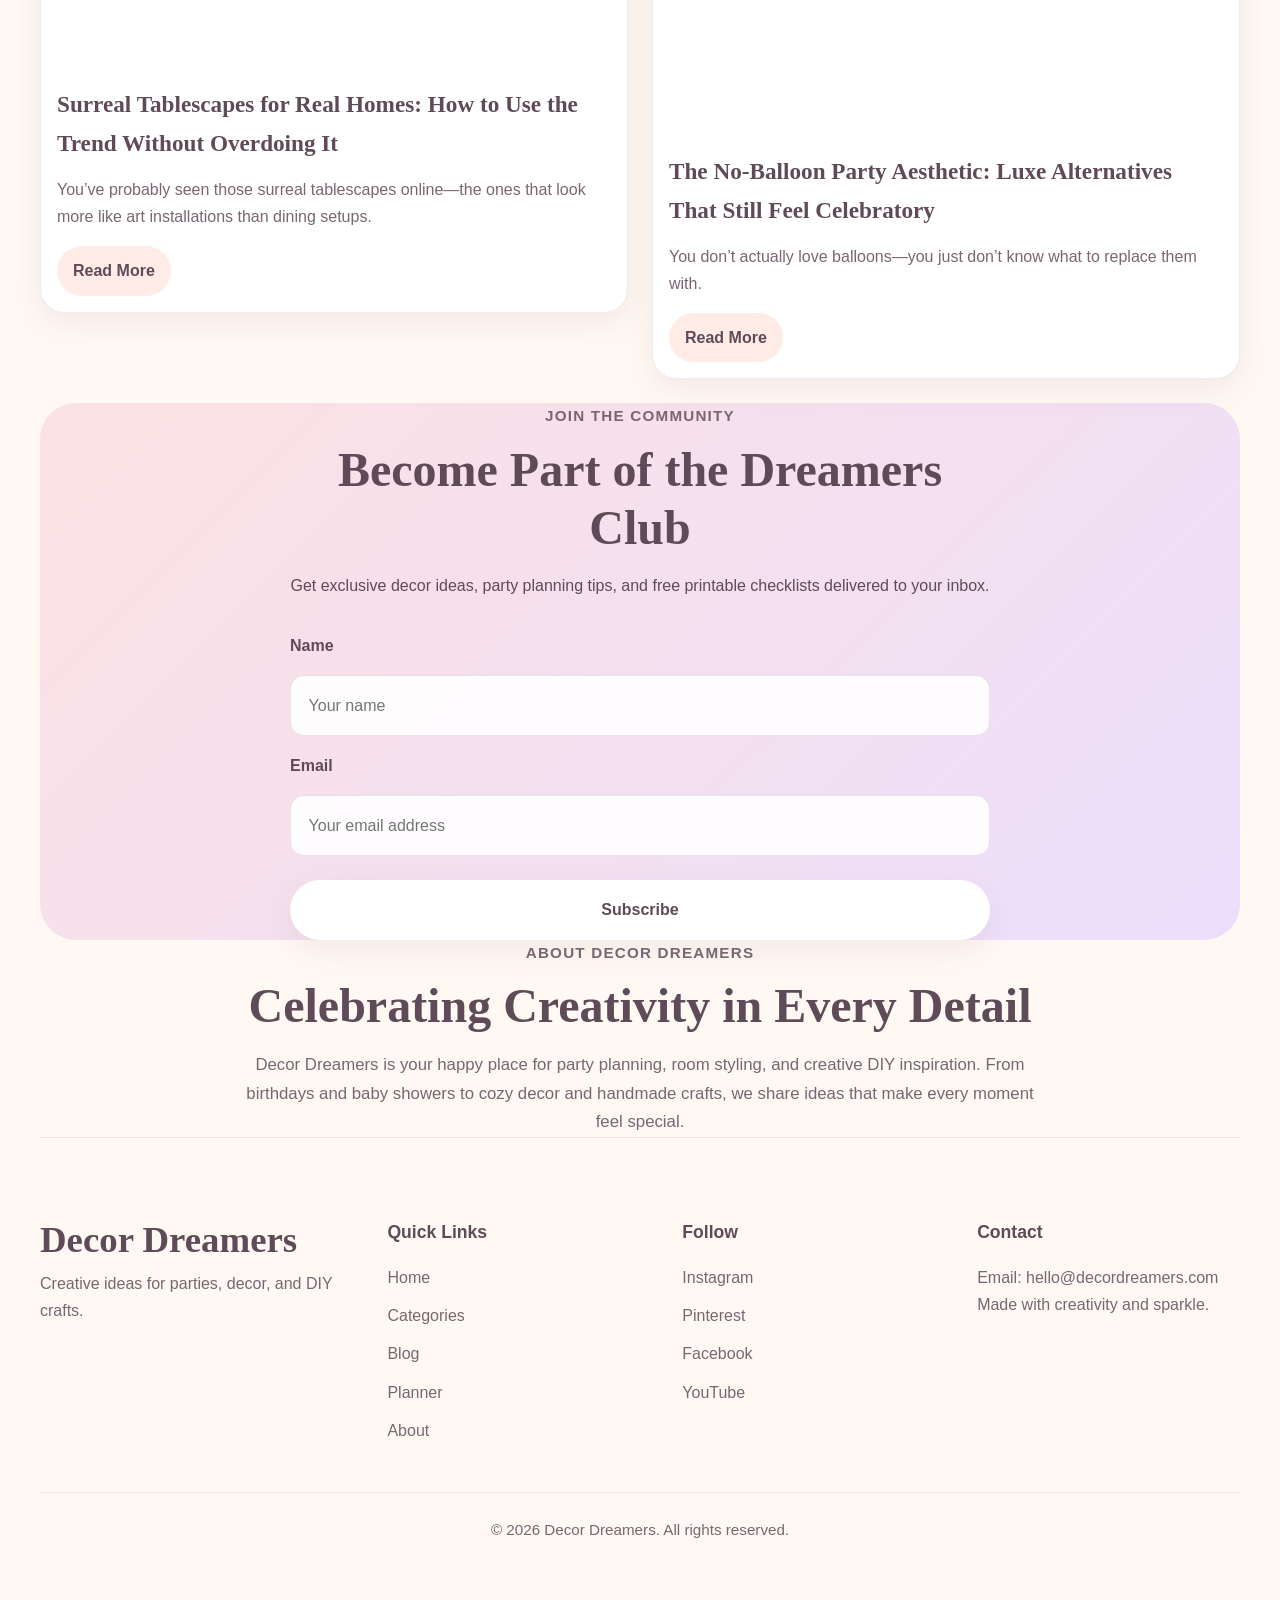
==== commit 4e1072f0: "Update index.html" ====
--- a/index.html
+++ b/index.html
@@ -42,12 +42,12 @@
       </div>
 
       <div>
-        <img src="images/hero-decor.jpg" alt="Decor Dreamers party and decor inspiration" />
+        <img src="https://github.com/decordreamers/decordreamers.github.io/blob/main/de675d754f5e87504eb1666a592511bc.jpg" alt="Decor Dreamers party and decor inspiration" />
       </div>
     </section>
   </header>
 
-  <main>
+  <!-- <main>
     <section id="featured-categories">
       <div>
         <p>Browse by Category</p>
@@ -91,6 +91,7 @@
         </article>
       </div>
     </section>
+  -->
 
     <section id="blog">
       <div>
@@ -107,46 +108,43 @@
       <div>
         <article>
           <img src="images/post-1.jpg" alt="Pastel birthday decor" />
-          <h3>10 Dreamy Birthday Themes for a Picture-Perfect Party</h3>
-          <p>
-            Discover charming color palettes, table styling, and balloon ideas
-            for your next celebration.
-          </p>
-          <a href=>"blogpage.html"</a>
+          <h3>Party Decor That Doubles as Everyday Decor</h3>
+          <p>
+            You don’t actually need more party decor. You just need better choices.
+          </p>
+          <a href=>"partydecor.html"> Read more </a>
         </article>
 
         <article>
           <img src="images/post-2.jpg" alt="Neutral baby shower table decor" />
-          <h3>Elegant Baby Shower Decor Ideas You Can Recreate at Home</h3>
-          <p>
-            Soft, modern inspiration with florals, signage, and simple DIY
-            details.
-          </p>
-          <a href="#">Read More</a>
+          <h3>Surreal Tablescapes for Real Homes: How to Use the Trend Without Overdoing It</h3>
+          <p>
+            You’ve probably seen those surreal tablescapes online—the ones that look more like art installations than dining setups.
+          </p>
+          <a href="surreallandscapes.html">Read More</a>
         </article>
 
         <article>
           <img src="images/post-3.jpg" alt="Cozy room decor with lights and cushions" />
-          <h3>Cozy Room Decor Upgrades for a More Beautiful Space</h3>
-          <p>
-            Easy decor swaps that make bedrooms, corners, and study nooks feel
-            warm and stylish.
-          </p>
-          <a href="#">Read More</a>
+          <h3>How to Design Micro-Zones for a Party in an Open-Plan Home (Even in Small Spaces)</h3>
+          <p>
+            You know that moment when your guests arrive and your beautiful open-plan home suddenly feels… chaotic?
+          </p>
+          <a href="microzones.html">Read More</a>
         </article>
 
         <article>
           <img src="images/post-4.jpg" alt="DIY craft table setup" />
-          <h3>5 Easy DIY Craft Projects for Decor Lovers</h3>
-          <p>
-            Handmade decor ideas that are simple, affordable, and fun to make.
-          </p>
-          <a href="#">Read More</a>
-        </article>
-      </div>
-    </section>
-
-    <section id="planner">
+          <h3>The No-Balloon Party Aesthetic: Luxe Alternatives That Still Feel Celebratory</h3>
+          <p>
+           You don’t actually love balloons—you just don’t know what to replace them with.
+          </p>
+          <a href="noballoons.html">Read More</a>
+        </article>
+      </div>
+    </section>
+
+    <!-- <section id="planner">
       <div>
         <p>Interactive Tools</p>
         <h2>Plan Your Perfect Celebration</h2>
@@ -198,6 +196,7 @@
         <img src="images/gallery-6.jpg" alt="Pastel celebration decor" />
       </div>
     </section>
+  -->
 
     <section id="newsletter">
       <div>
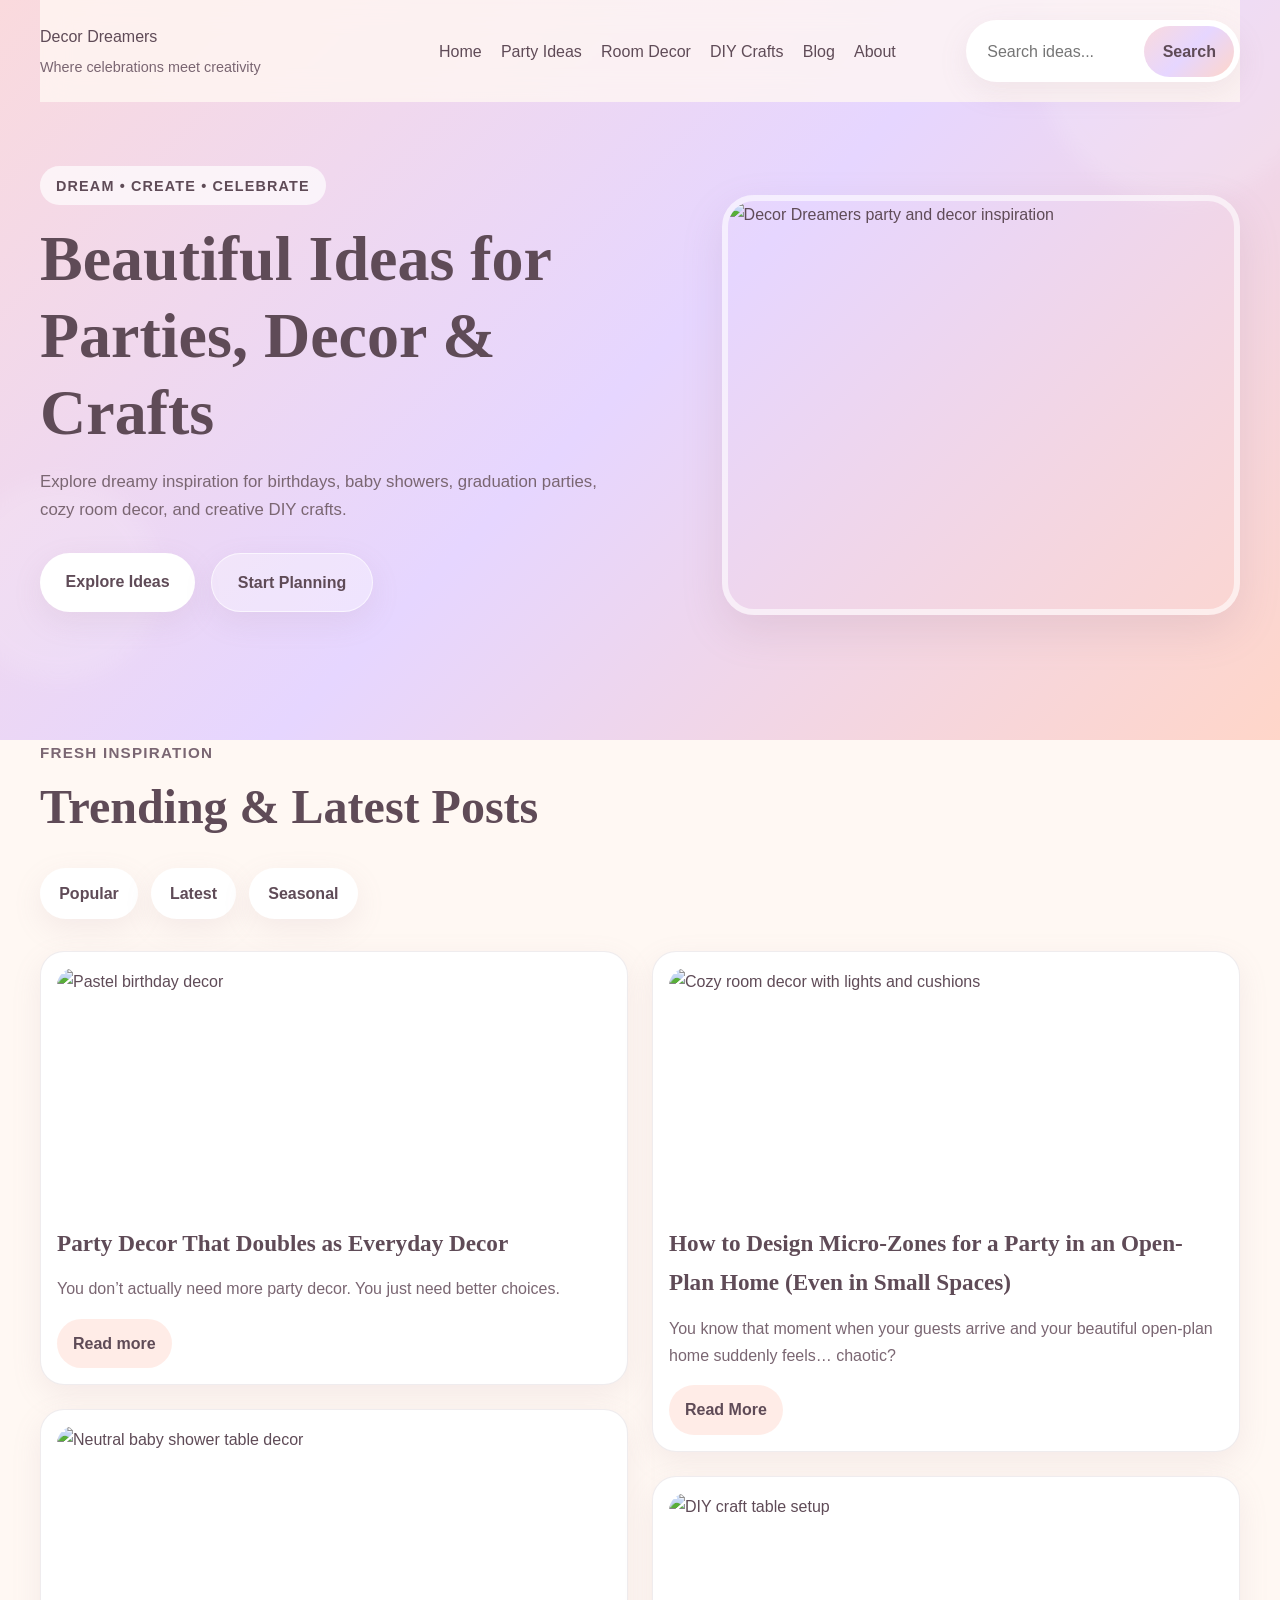
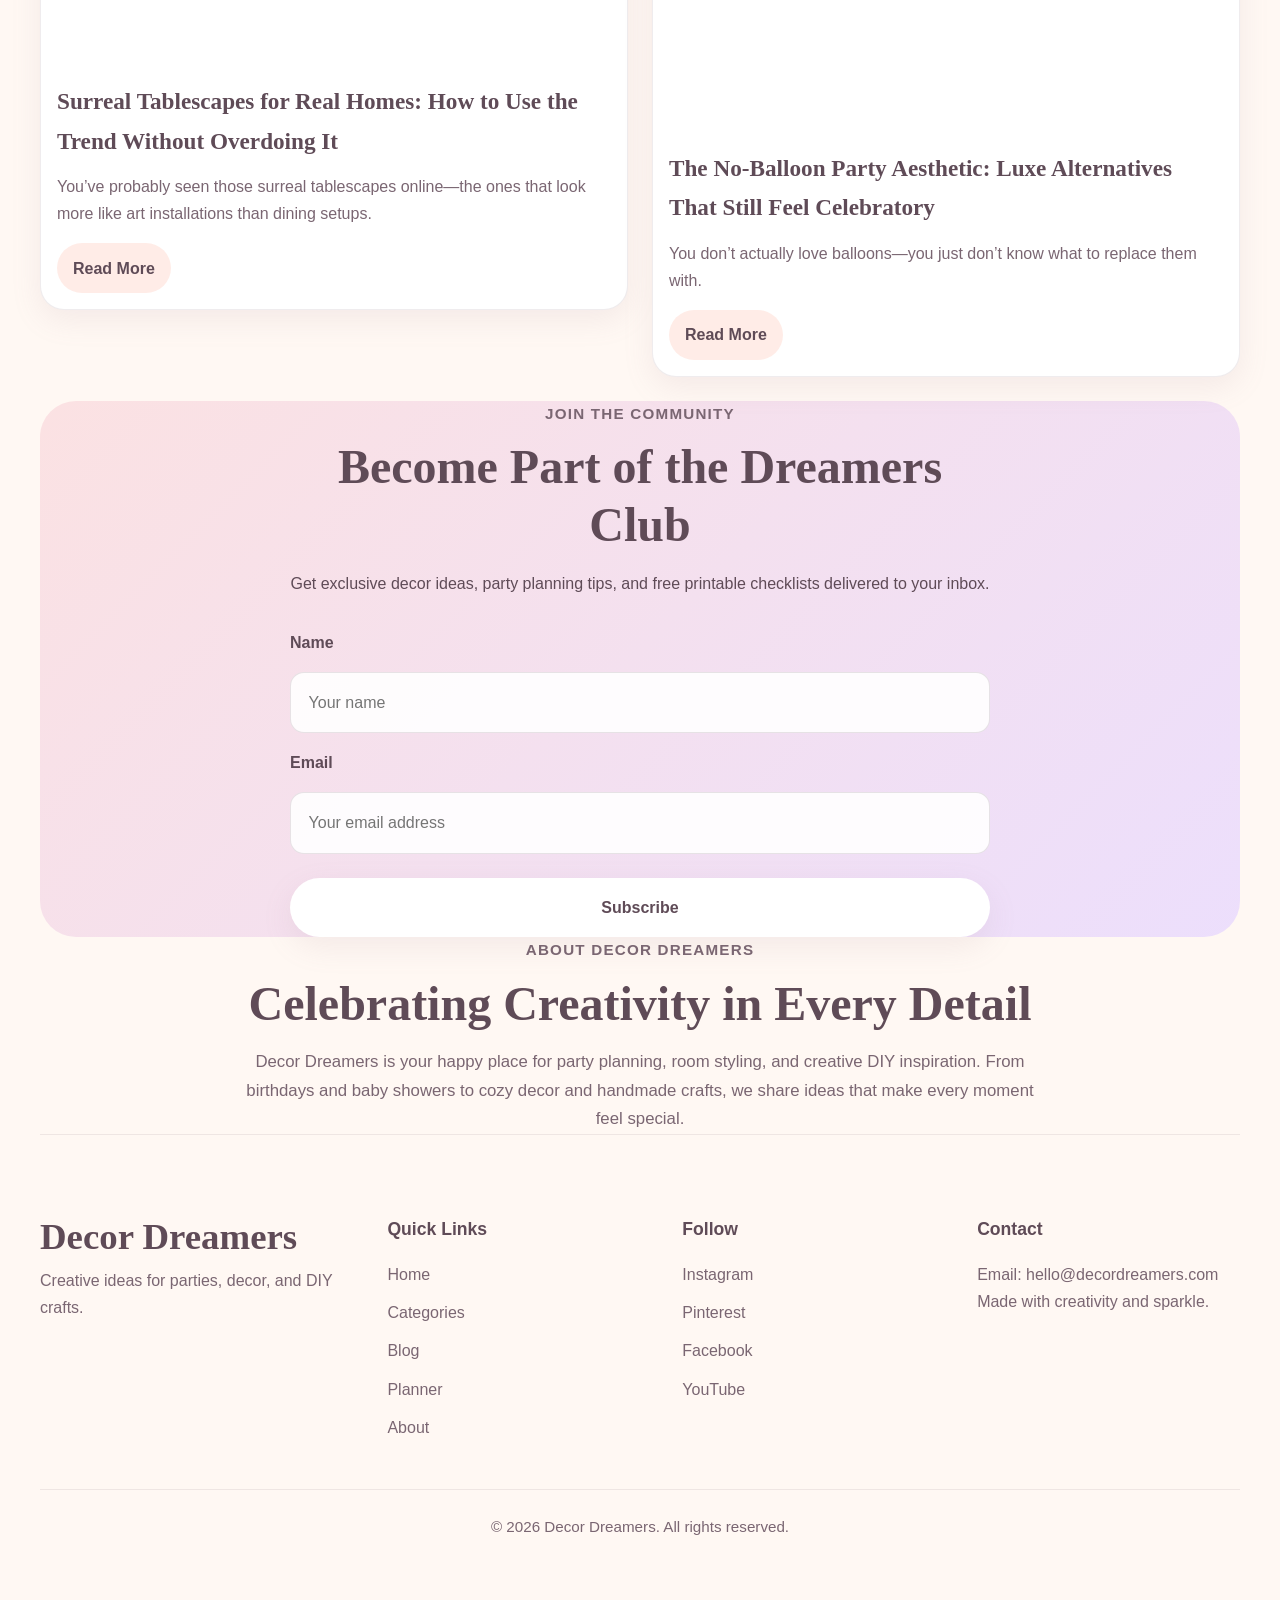
==== commit defbbf57: "Update index.html" ====
--- a/index.html
+++ b/index.html
@@ -7,21 +7,23 @@
   <link rel="stylesheet" href="main.css">
 </head>
 <body>
-  <header>
-    <nav>
-      <div>
-        <h1>Decor Dreamers</h1>
-        <p>Where celebrations meet creativity</p>
-      </div>
-
-      <ul>
-        <li><a href="#home">Home</a></li>
-        <li><a href="#party-ideas">Party Ideas</a></li>
-        <li><a href="#room-decor">Room Decor</a></li>
-        <li><a href="#diy-crafts">DIY Crafts</a></li>
+  <header class="site-header">
+    <nav class="navbar">
+      <div class="brand">
+        <a href="index.html" class="logo">Decor Dreamers</a>
+        <p class="tagline">Where celebrations meet creativity</p>
+      </div>
+
+      <ul class="nav-links">
+        <li><a href="index.html">Home</a></li>
+        <li><a href="#">Party Ideas</a></li>
+        <li><a href="#">Room Decor</a></li>
+        <li><a href="#">DIY Crafts</a></li>
+        <li><a href="#">Blog</a></li>
+        <li><a href="#">About</a></li>
       </ul>
 
-      <form>
+      <form class="search-bar">
         <input type="search" placeholder="Search ideas..." aria-label="Search ideas" />
         <button type="submit">Search</button>
       </form>
@@ -112,7 +114,7 @@
           <p>
             You don’t actually need more party decor. You just need better choices.
           </p>
-          <a href=>"partydecor.html"> Read more </a>
+          <a href= "partydecor.html"> Read more </a>
         </article>
 
         <article>
@@ -121,7 +123,7 @@
           <p>
             You’ve probably seen those surreal tablescapes online—the ones that look more like art installations than dining setups.
           </p>
-          <a href="surreallandscapes.html">Read More</a>
+          <a href="surrealtablscapes.html">Read More</a>
         </article>
 
         <article>
--- a/main.css
+++ b/main.css
@@ -116,6 +116,7 @@
   position: relative;
   overflow: hidden;
   padding-bottom: 4rem;
+   border-radius: 28 px; 
 }
 
 header::before,
@@ -142,6 +143,7 @@
   background: rgba(255, 255, 255, 0.28);
   bottom: 60px;
   left: -40px;
+   border-radius: 28 px; 
 }
 
 nav {
@@ -155,6 +157,7 @@
   padding: 1.25rem 0;
   background: rgba(255, 248, 243, 0.78);
   backdrop-filter: blur(14px);
+  border-radius: 28 px; 
 }
 
 nav > div h1 {
@@ -760,4 +763,4 @@
   #home {
     width: min(100% - 1.2rem, var(--max-width));
   }
-}+}
